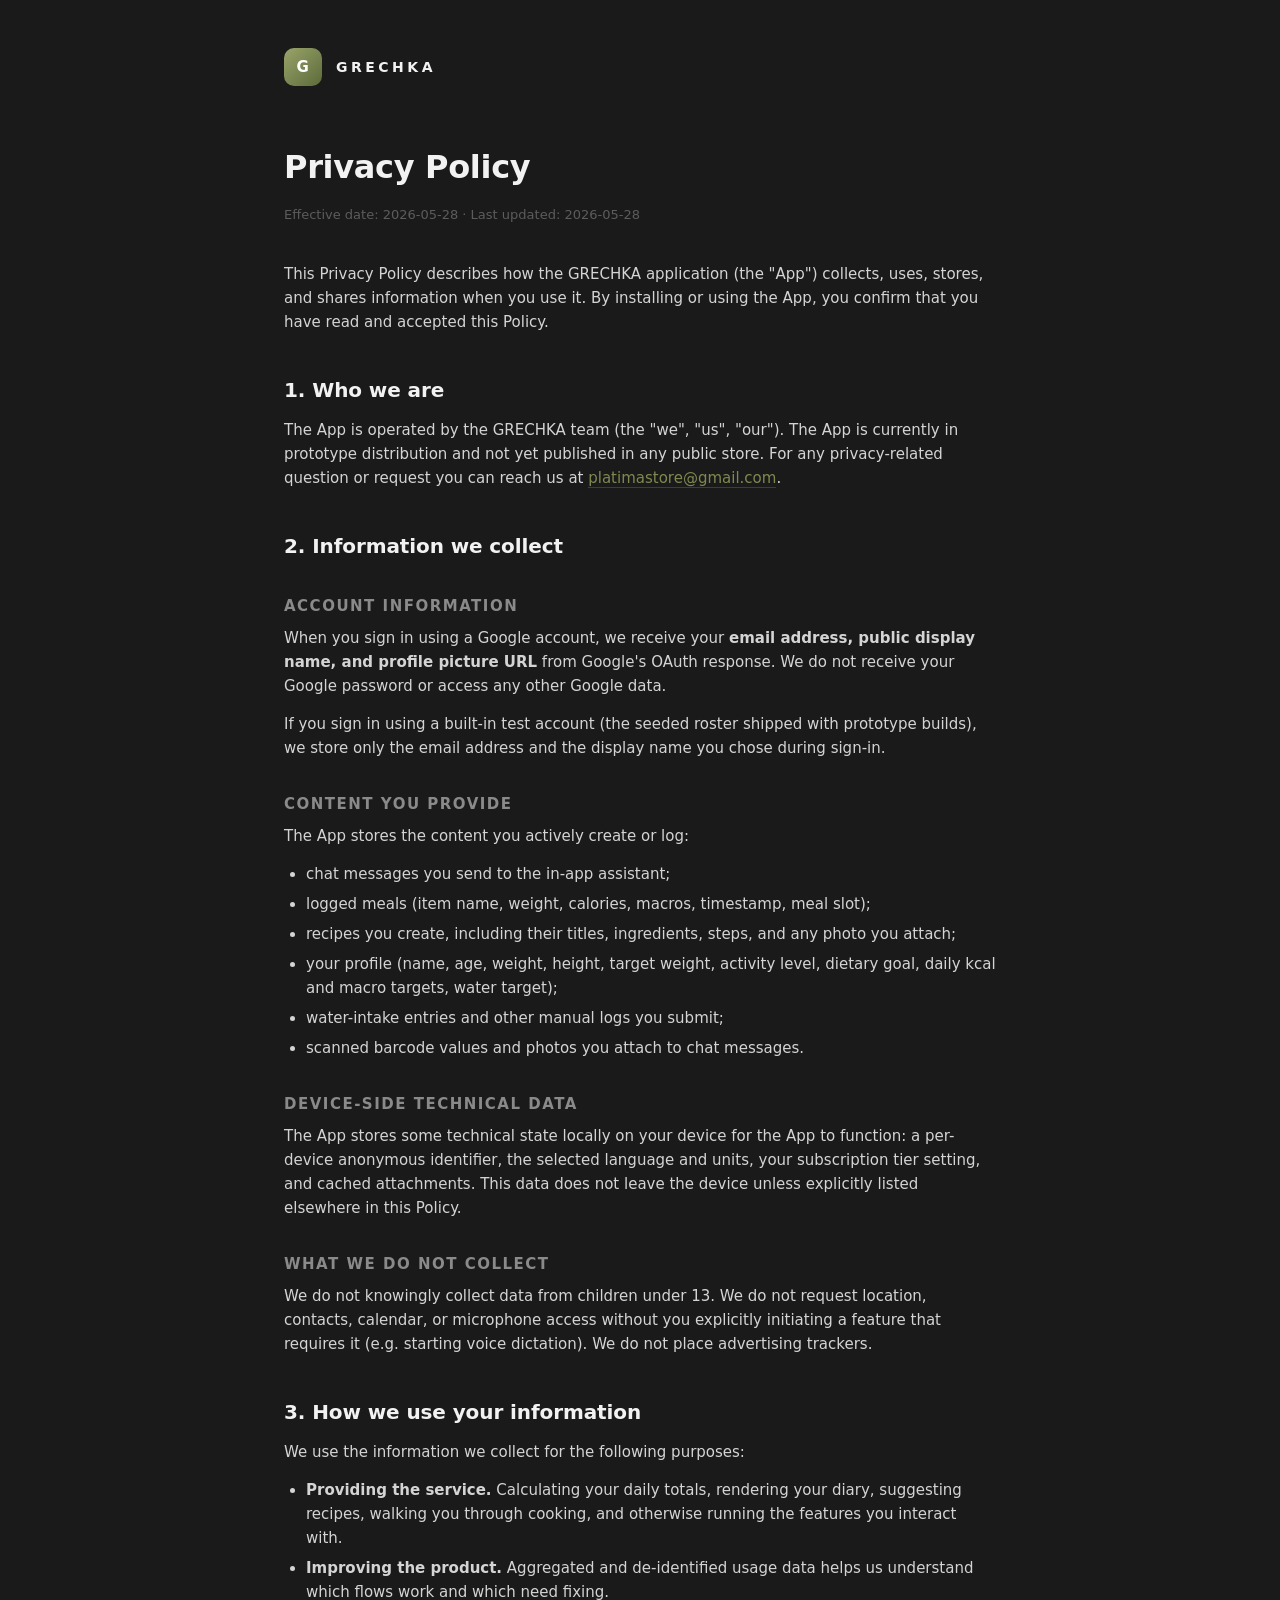
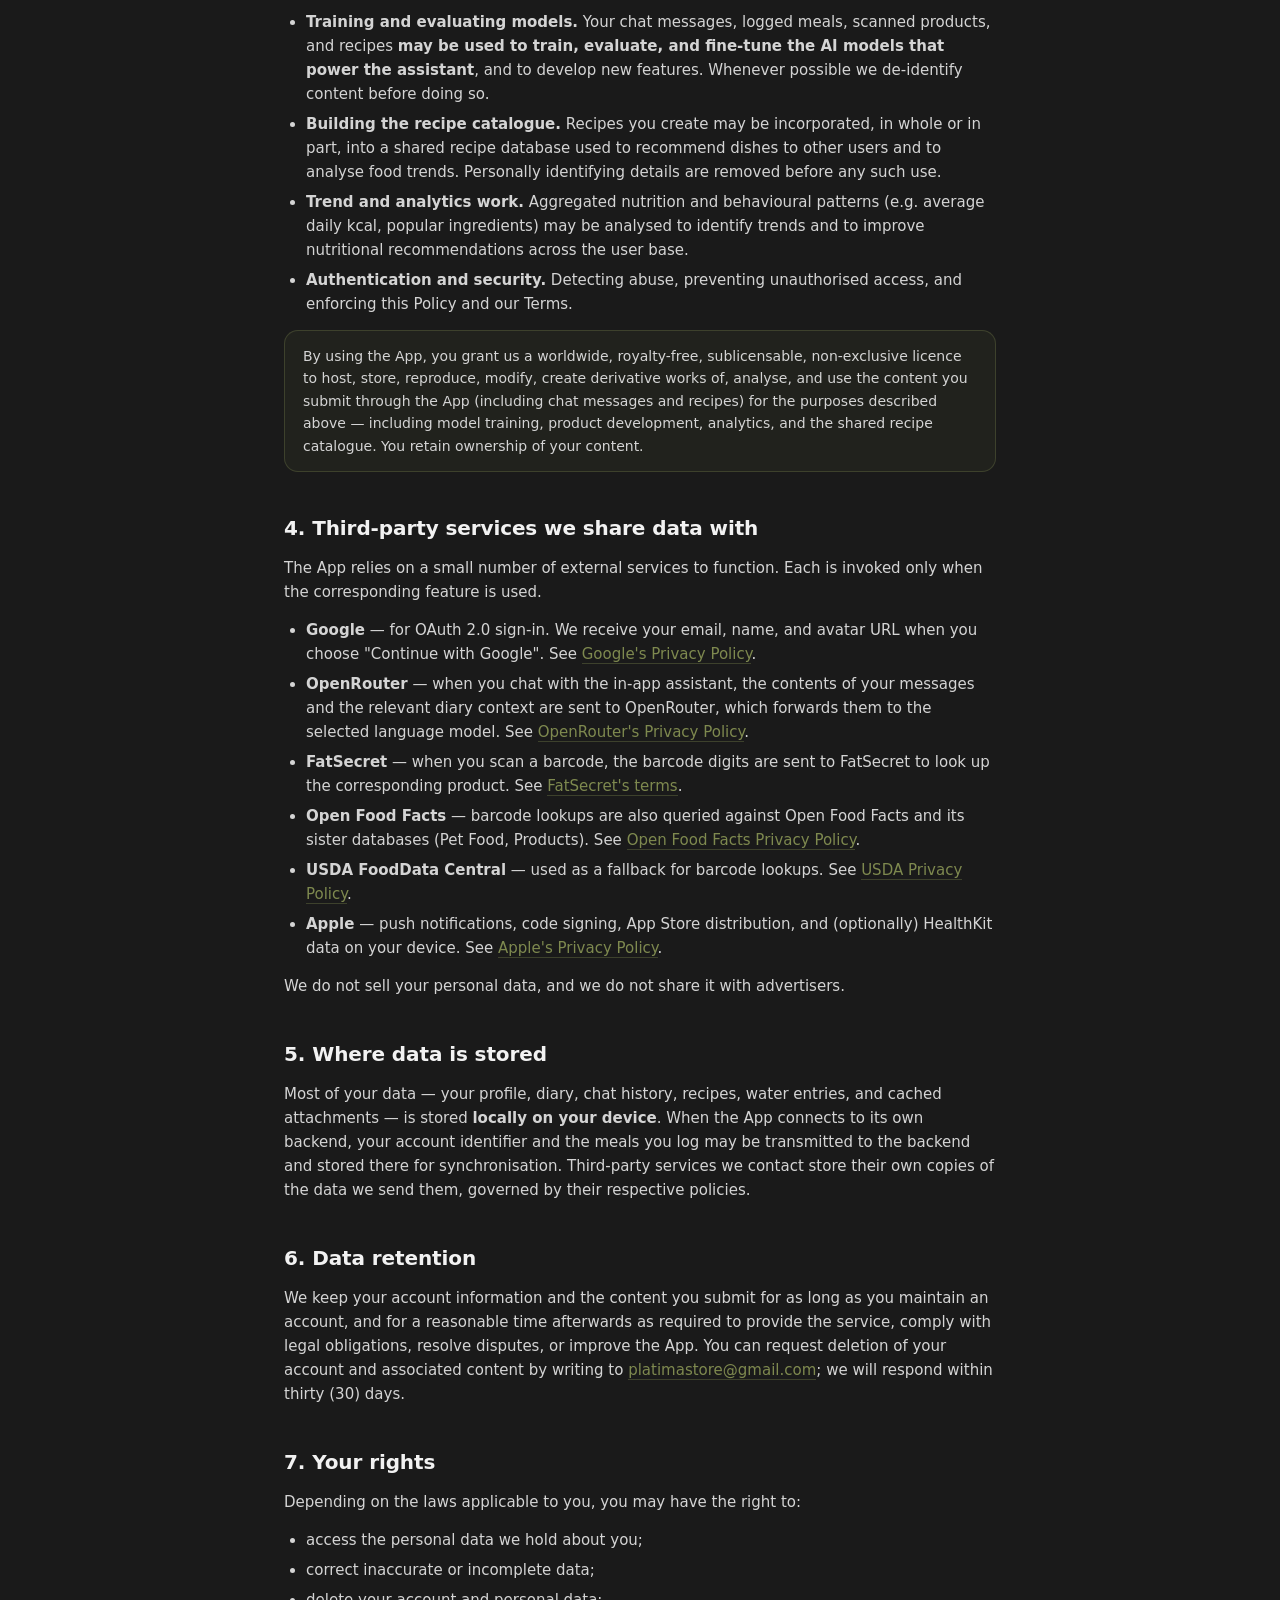
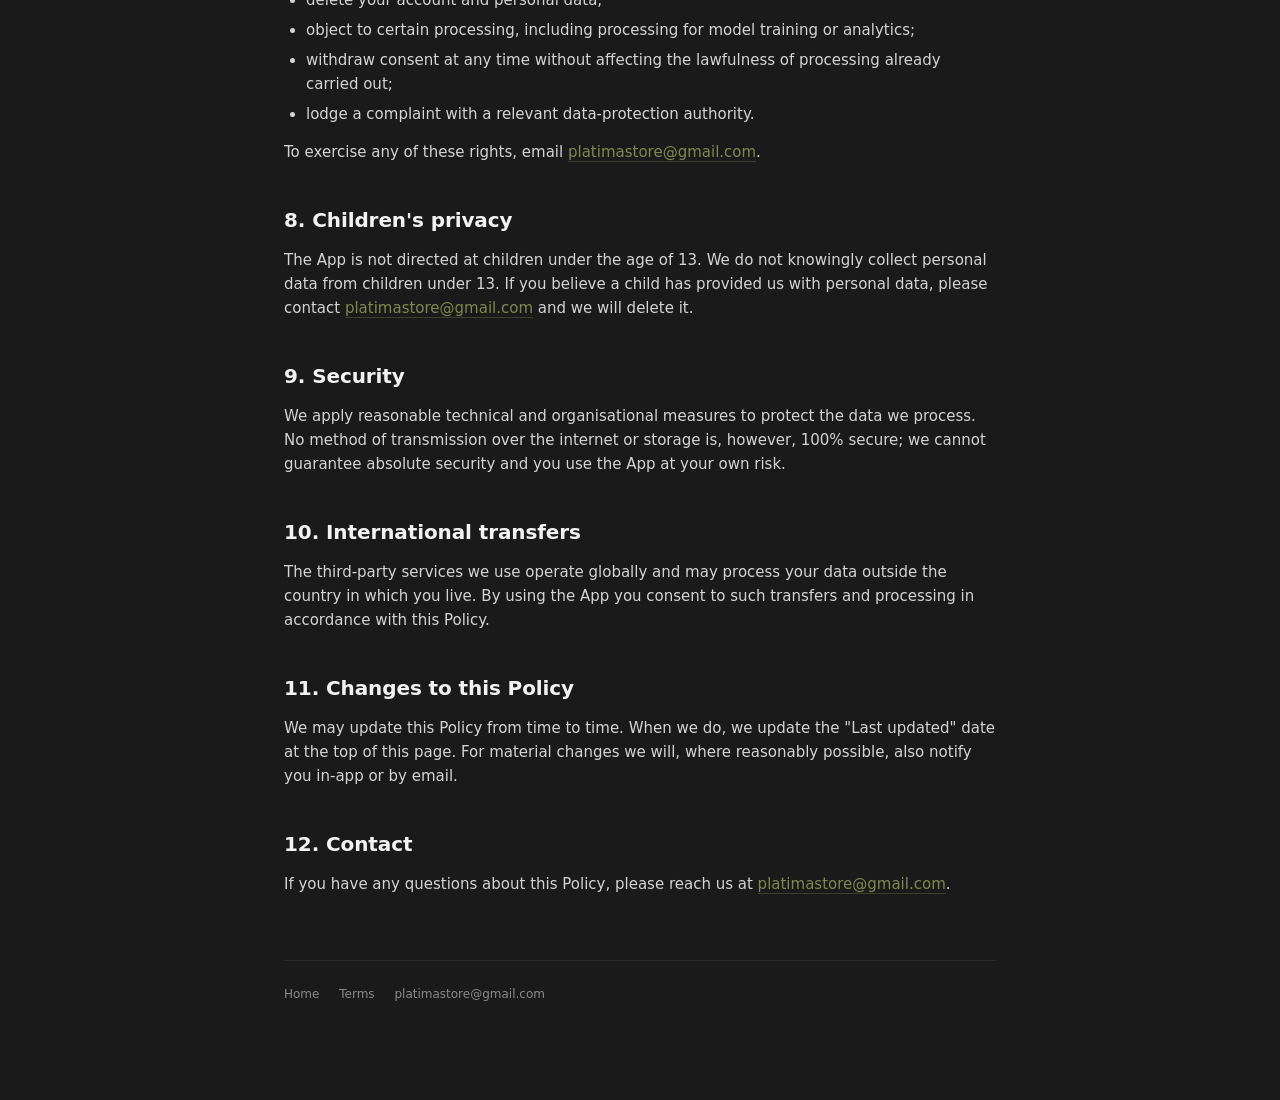
==== docs/privacy.html @ 911386ee "feat: initial public pages (home, privacy, terms)" ====
<!doctype html>
<html lang="en">
<head>
  <meta charset="utf-8" />
  <meta name="viewport" content="width=device-width, initial-scale=1" />
  <title>Privacy Policy · GRECHKA</title>
  <link rel="stylesheet" href="style.css" />
</head>
<body>
  <div class="wrap">
    <header class="brand">
      <a href="index.html" style="display:flex;align-items:center;gap:14px;border:none;">
        <span class="mark">G</span>
        <span class="wordmark">GRECHKA</span>
      </a>
    </header>

    <h1>Privacy Policy</h1>
    <p class="meta">Effective date: 2026-05-28 · Last updated: 2026-05-28</p>

    <p>This Privacy Policy describes how the GRECHKA application (the "App") collects, uses, stores, and shares information when you use it. By installing or using the App, you confirm that you have read and accepted this Policy.</p>

    <h2>1. Who we are</h2>
    <p>The App is operated by the GRECHKA team (the "we", "us", "our"). The App is currently in prototype distribution and not yet published in any public store. For any privacy-related question or request you can reach us at <a href="mailto:platimastore@gmail.com">platimastore@gmail.com</a>.</p>

    <h2>2. Information we collect</h2>

    <h3>Account information</h3>
    <p>When you sign in using a Google account, we receive your <strong>email address, public display name, and profile picture URL</strong> from Google's OAuth response. We do not receive your Google password or access any other Google data.</p>
    <p>If you sign in using a built-in test account (the seeded roster shipped with prototype builds), we store only the email address and the display name you chose during sign-in.</p>

    <h3>Content you provide</h3>
    <p>The App stores the content you actively create or log:</p>
    <ul>
      <li>chat messages you send to the in-app assistant;</li>
      <li>logged meals (item name, weight, calories, macros, timestamp, meal slot);</li>
      <li>recipes you create, including their titles, ingredients, steps, and any photo you attach;</li>
      <li>your profile (name, age, weight, height, target weight, activity level, dietary goal, daily kcal and macro targets, water target);</li>
      <li>water-intake entries and other manual logs you submit;</li>
      <li>scanned barcode values and photos you attach to chat messages.</li>
    </ul>

    <h3>Device-side technical data</h3>
    <p>The App stores some technical state locally on your device for the App to function: a per-device anonymous identifier, the selected language and units, your subscription tier setting, and cached attachments. This data does not leave the device unless explicitly listed elsewhere in this Policy.</p>

    <h3>What we do not collect</h3>
    <p>We do not knowingly collect data from children under 13. We do not request location, contacts, calendar, or microphone access without you explicitly initiating a feature that requires it (e.g. starting voice dictation). We do not place advertising trackers.</p>

    <h2>3. How we use your information</h2>
    <p>We use the information we collect for the following purposes:</p>
    <ul>
      <li><strong>Providing the service.</strong> Calculating your daily totals, rendering your diary, suggesting recipes, walking you through cooking, and otherwise running the features you interact with.</li>
      <li><strong>Improving the product.</strong> Aggregated and de-identified usage data helps us understand which flows work and which need fixing.</li>
      <li><strong>Training and evaluating models.</strong> Your chat messages, logged meals, scanned products, and recipes <strong>may be used to train, evaluate, and fine-tune the AI models that power the assistant</strong>, and to develop new features. Whenever possible we de-identify content before doing so.</li>
      <li><strong>Building the recipe catalogue.</strong> Recipes you create may be incorporated, in whole or in part, into a shared recipe database used to recommend dishes to other users and to analyse food trends. Personally identifying details are removed before any such use.</li>
      <li><strong>Trend and analytics work.</strong> Aggregated nutrition and behavioural patterns (e.g. average daily kcal, popular ingredients) may be analysed to identify trends and to improve nutritional recommendations across the user base.</li>
      <li><strong>Authentication and security.</strong> Detecting abuse, preventing unauthorised access, and enforcing this Policy and our Terms.</li>
    </ul>

    <div class="callout">By using the App, you grant us a worldwide, royalty-free, sublicensable, non-exclusive licence to host, store, reproduce, modify, create derivative works of, analyse, and use the content you submit through the App (including chat messages and recipes) for the purposes described above — including model training, product development, analytics, and the shared recipe catalogue. You retain ownership of your content.</div>

    <h2>4. Third-party services we share data with</h2>
    <p>The App relies on a small number of external services to function. Each is invoked only when the corresponding feature is used.</p>
    <ul>
      <li><strong>Google</strong> — for OAuth 2.0 sign-in. We receive your email, name, and avatar URL when you choose "Continue with Google". See <a href="https://policies.google.com/privacy">Google's Privacy Policy</a>.</li>
      <li><strong>OpenRouter</strong> — when you chat with the in-app assistant, the contents of your messages and the relevant diary context are sent to OpenRouter, which forwards them to the selected language model. See <a href="https://openrouter.ai/privacy">OpenRouter's Privacy Policy</a>.</li>
      <li><strong>FatSecret</strong> — when you scan a barcode, the barcode digits are sent to FatSecret to look up the corresponding product. See <a href="https://platform.fatsecret.com/api/Default.aspx?screen=apivc">FatSecret's terms</a>.</li>
      <li><strong>Open Food Facts</strong> — barcode lookups are also queried against Open Food Facts and its sister databases (Pet Food, Products). See <a href="https://world.openfoodfacts.org/privacy">Open Food Facts Privacy Policy</a>.</li>
      <li><strong>USDA FoodData Central</strong> — used as a fallback for barcode lookups. See <a href="https://www.usda.gov/privacy-policy">USDA Privacy Policy</a>.</li>
      <li><strong>Apple</strong> — push notifications, code signing, App Store distribution, and (optionally) HealthKit data on your device. See <a href="https://www.apple.com/legal/privacy/">Apple's Privacy Policy</a>.</li>
    </ul>
    <p>We do not sell your personal data, and we do not share it with advertisers.</p>

    <h2>5. Where data is stored</h2>
    <p>Most of your data — your profile, diary, chat history, recipes, water entries, and cached attachments — is stored <strong>locally on your device</strong>. When the App connects to its own backend, your account identifier and the meals you log may be transmitted to the backend and stored there for synchronisation. Third-party services we contact store their own copies of the data we send them, governed by their respective policies.</p>

    <h2>6. Data retention</h2>
    <p>We keep your account information and the content you submit for as long as you maintain an account, and for a reasonable time afterwards as required to provide the service, comply with legal obligations, resolve disputes, or improve the App. You can request deletion of your account and associated content by writing to <a href="mailto:platimastore@gmail.com">platimastore@gmail.com</a>; we will respond within thirty (30) days.</p>

    <h2>7. Your rights</h2>
    <p>Depending on the laws applicable to you, you may have the right to:</p>
    <ul>
      <li>access the personal data we hold about you;</li>
      <li>correct inaccurate or incomplete data;</li>
      <li>delete your account and personal data;</li>
      <li>object to certain processing, including processing for model training or analytics;</li>
      <li>withdraw consent at any time without affecting the lawfulness of processing already carried out;</li>
      <li>lodge a complaint with a relevant data-protection authority.</li>
    </ul>
    <p>To exercise any of these rights, email <a href="mailto:platimastore@gmail.com">platimastore@gmail.com</a>.</p>

    <h2>8. Children's privacy</h2>
    <p>The App is not directed at children under the age of 13. We do not knowingly collect personal data from children under 13. If you believe a child has provided us with personal data, please contact <a href="mailto:platimastore@gmail.com">platimastore@gmail.com</a> and we will delete it.</p>

    <h2>9. Security</h2>
    <p>We apply reasonable technical and organisational measures to protect the data we process. No method of transmission over the internet or storage is, however, 100% secure; we cannot guarantee absolute security and you use the App at your own risk.</p>

    <h2>10. International transfers</h2>
    <p>The third-party services we use operate globally and may process your data outside the country in which you live. By using the App you consent to such transfers and processing in accordance with this Policy.</p>

    <h2>11. Changes to this Policy</h2>
    <p>We may update this Policy from time to time. When we do, we update the "Last updated" date at the top of this page. For material changes we will, where reasonably possible, also notify you in-app or by email.</p>

    <h2>12. Contact</h2>
    <p>If you have any questions about this Policy, please reach us at <a href="mailto:platimastore@gmail.com">platimastore@gmail.com</a>.</p>

    <footer>
      <a href="index.html">Home</a>
      <a href="terms.html">Terms</a>
      <a href="mailto:platimastore@gmail.com">platimastore@gmail.com</a>
    </footer>
  </div>
</body>
</html>
---- docs/style.css ----
:root {
  --bg: #1A1A1A;
  --surface: #232323;
  --surface-2: #2A2A2A;
  --text: #F2F2F2;
  --text-2: #D4D4D4;
  --muted: #8A8A8A;
  --faint: #5C5C5C;
  --accent: #7E894F;
  --hairline: rgba(255, 255, 255, 0.07);
  --radius: 14px;
}

* {
  box-sizing: border-box;
}

html, body {
  margin: 0;
  padding: 0;
  background: var(--bg);
  color: var(--text);
  font-family: -apple-system, BlinkMacSystemFont, "Segoe UI", system-ui, sans-serif;
  font-size: 15px;
  line-height: 1.6;
  -webkit-font-smoothing: antialiased;
}

.wrap {
  max-width: 760px;
  margin: 0 auto;
  padding: 48px 24px 96px;
}

header.brand {
  display: flex;
  align-items: center;
  gap: 14px;
  margin-bottom: 56px;
}

header.brand .mark {
  width: 38px;
  height: 38px;
  border-radius: 10px;
  background: linear-gradient(135deg, #9aa46a, #5c6b3a);
  display: inline-flex;
  align-items: center;
  justify-content: center;
  font-weight: 700;
  color: #fff;
  letter-spacing: 0.05em;
}

header.brand .wordmark {
  font-size: 14px;
  font-weight: 700;
  letter-spacing: 0.25em;
  color: var(--text);
}

h1 {
  font-size: 32px;
  font-weight: 700;
  margin: 0 0 12px;
  letter-spacing: -0.01em;
}

h1 .tagline {
  display: block;
  font-size: 16px;
  font-weight: 400;
  color: var(--muted);
  margin-top: 10px;
}

h2 {
  font-size: 20px;
  font-weight: 600;
  margin: 40px 0 12px;
  letter-spacing: -0.005em;
}

h3 {
  font-size: 15px;
  font-weight: 600;
  text-transform: uppercase;
  letter-spacing: 0.1em;
  color: var(--muted);
  margin: 32px 0 8px;
}

p {
  color: var(--text-2);
  margin: 0 0 14px;
}

a {
  color: var(--accent);
  text-decoration: none;
  border-bottom: 1px solid rgba(126, 137, 79, 0.35);
}

a:hover {
  border-bottom-color: var(--accent);
}

ul, ol {
  color: var(--text-2);
  padding-left: 22px;
  margin: 0 0 14px;
}

li {
  margin-bottom: 6px;
}

.meta {
  color: var(--faint);
  font-size: 13px;
  margin-bottom: 36px;
}

.card {
  background: var(--surface);
  border-radius: var(--radius);
  padding: 22px 24px;
  margin: 18px 0;
  border: 1px solid var(--hairline);
}

.callout {
  background: rgba(126, 137, 79, 0.08);
  border: 1px solid rgba(126, 137, 79, 0.3);
  border-radius: var(--radius);
  padding: 14px 18px;
  font-size: 14px;
  color: var(--text-2);
}

.cta-row {
  display: flex;
  gap: 12px;
  flex-wrap: wrap;
  margin: 28px 0 8px;
}

.cta {
  display: inline-flex;
  align-items: center;
  padding: 10px 18px;
  border-radius: 999px;
  border: 1px solid var(--hairline);
  background: var(--surface);
  color: var(--text);
  font-size: 13.5px;
  font-weight: 500;
}

.cta.primary {
  background: var(--accent);
  border-color: var(--accent);
  color: #fff;
}

footer {
  margin-top: 64px;
  padding-top: 24px;
  border-top: 1px solid var(--hairline);
  font-size: 12px;
  color: var(--faint);
}

footer a {
  color: var(--muted);
  border-bottom: none;
  margin-right: 16px;
}

code {
  background: var(--surface-2);
  padding: 1px 6px;
  border-radius: 4px;
  font-size: 13px;
  font-family: ui-monospace, Menlo, monospace;
}
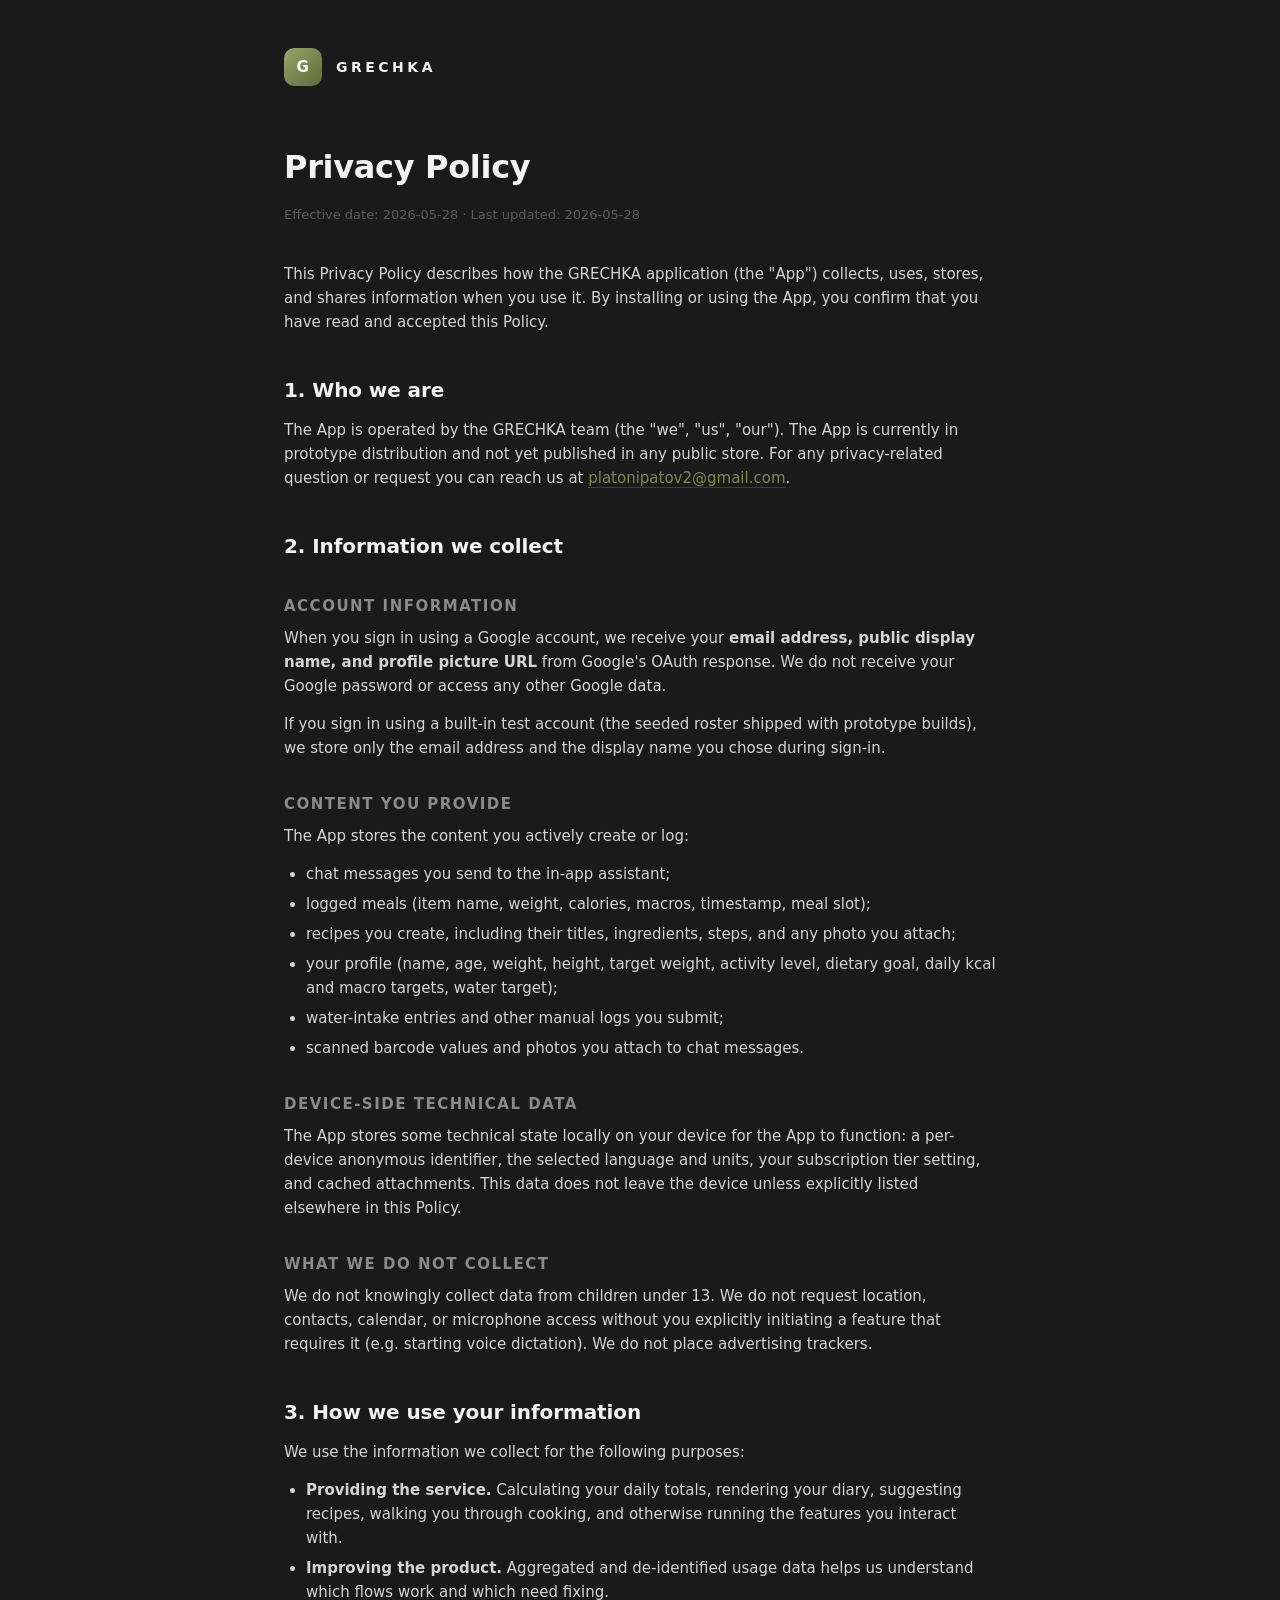
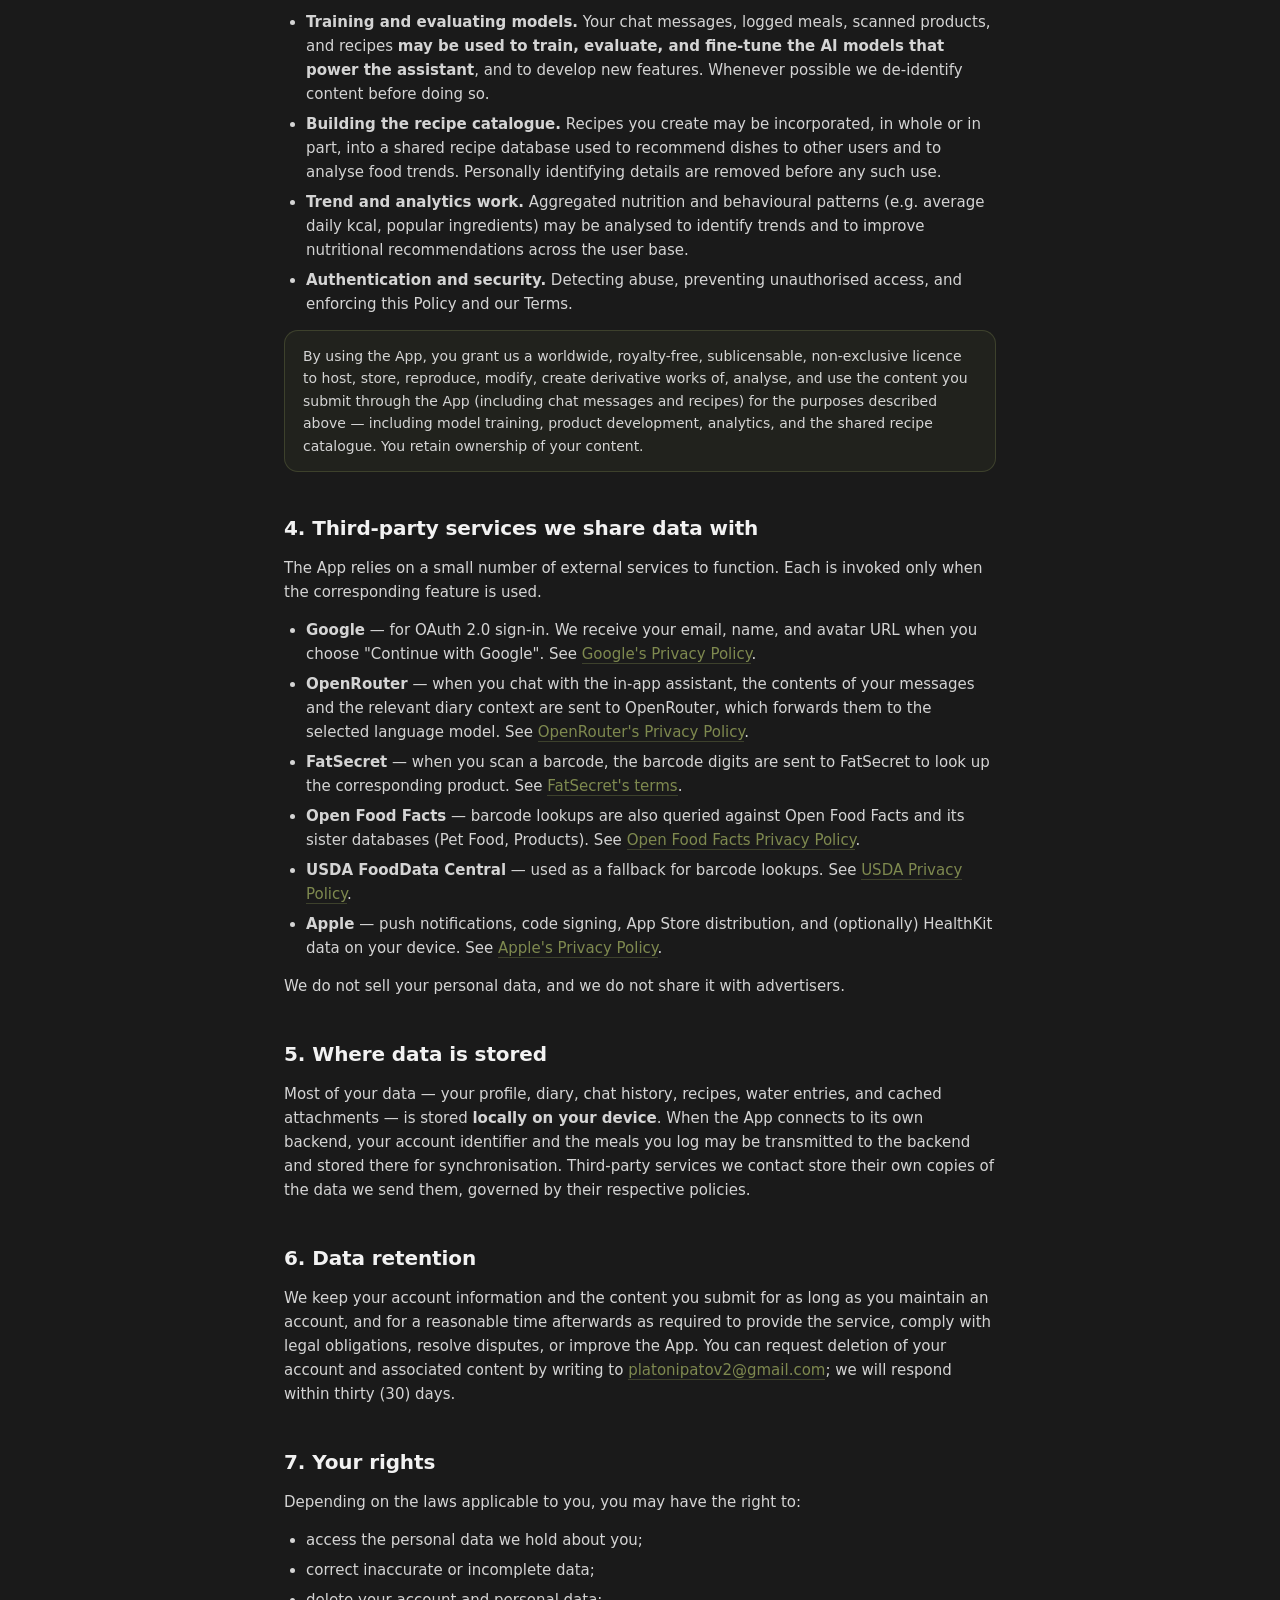
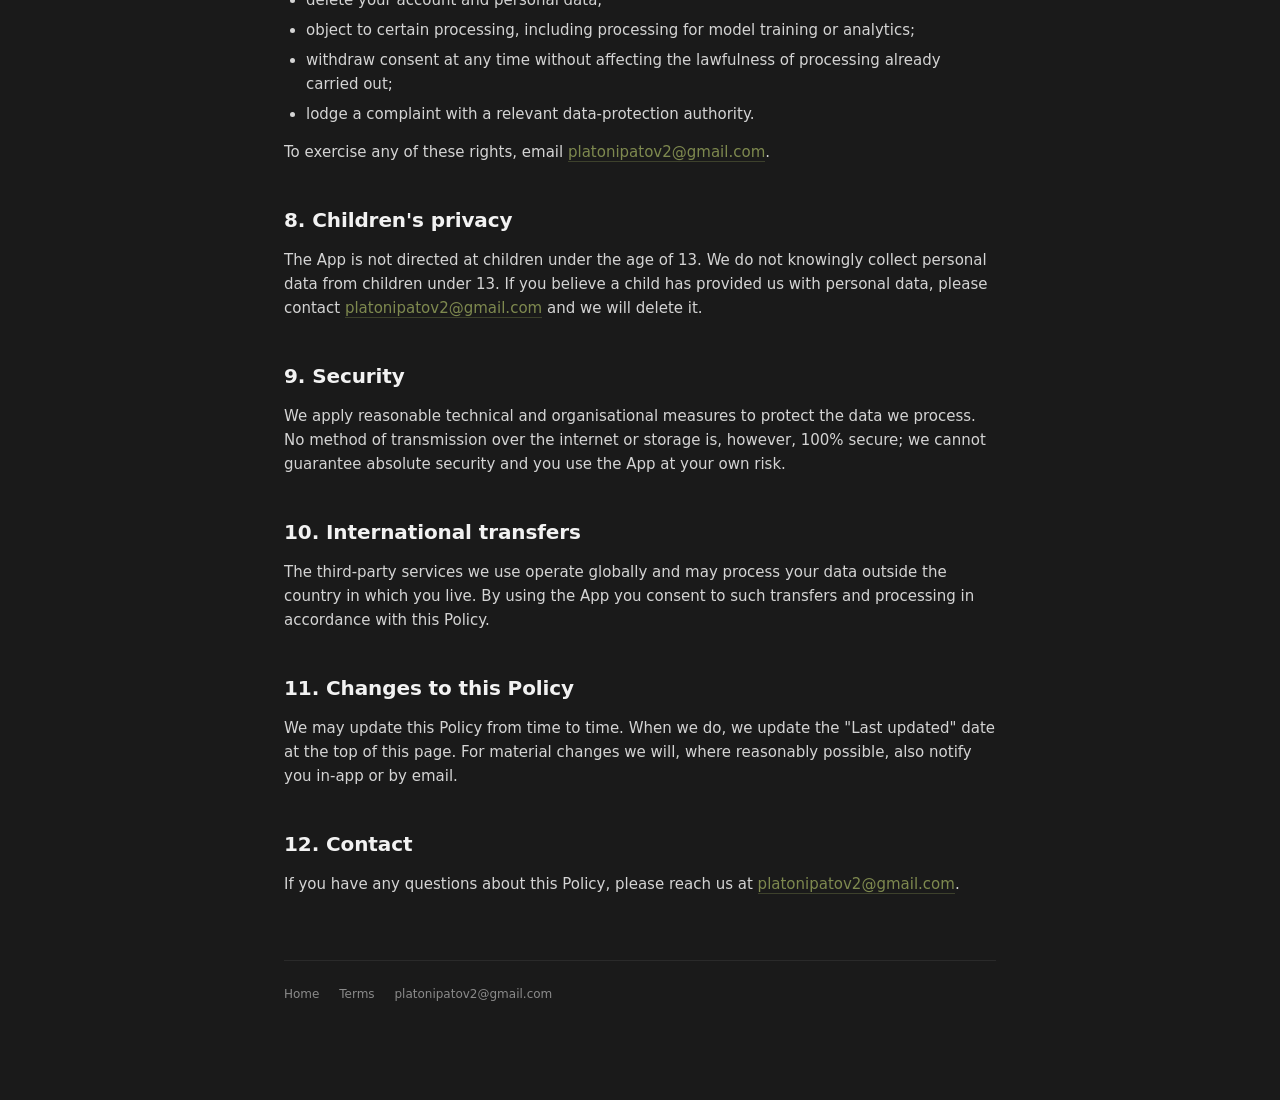
==== commit b617beb5: "chore: switch contact email to platonipatov2@gmail.com" ====
--- a/docs/privacy.html
+++ b/docs/privacy.html
@@ -21,7 +21,7 @@
     <p>This Privacy Policy describes how the GRECHKA application (the "App") collects, uses, stores, and shares information when you use it. By installing or using the App, you confirm that you have read and accepted this Policy.</p>
 
     <h2>1. Who we are</h2>
-    <p>The App is operated by the GRECHKA team (the "we", "us", "our"). The App is currently in prototype distribution and not yet published in any public store. For any privacy-related question or request you can reach us at <a href="mailto:platimastore@gmail.com">platimastore@gmail.com</a>.</p>
+    <p>The App is operated by the GRECHKA team (the "we", "us", "our"). The App is currently in prototype distribution and not yet published in any public store. For any privacy-related question or request you can reach us at <a href="mailto:platonipatov2@gmail.com">platonipatov2@gmail.com</a>.</p>
 
     <h2>2. Information we collect</h2>
 
@@ -75,7 +75,7 @@
     <p>Most of your data — your profile, diary, chat history, recipes, water entries, and cached attachments — is stored <strong>locally on your device</strong>. When the App connects to its own backend, your account identifier and the meals you log may be transmitted to the backend and stored there for synchronisation. Third-party services we contact store their own copies of the data we send them, governed by their respective policies.</p>
 
     <h2>6. Data retention</h2>
-    <p>We keep your account information and the content you submit for as long as you maintain an account, and for a reasonable time afterwards as required to provide the service, comply with legal obligations, resolve disputes, or improve the App. You can request deletion of your account and associated content by writing to <a href="mailto:platimastore@gmail.com">platimastore@gmail.com</a>; we will respond within thirty (30) days.</p>
+    <p>We keep your account information and the content you submit for as long as you maintain an account, and for a reasonable time afterwards as required to provide the service, comply with legal obligations, resolve disputes, or improve the App. You can request deletion of your account and associated content by writing to <a href="mailto:platonipatov2@gmail.com">platonipatov2@gmail.com</a>; we will respond within thirty (30) days.</p>
 
     <h2>7. Your rights</h2>
     <p>Depending on the laws applicable to you, you may have the right to:</p>
@@ -87,10 +87,10 @@
       <li>withdraw consent at any time without affecting the lawfulness of processing already carried out;</li>
       <li>lodge a complaint with a relevant data-protection authority.</li>
     </ul>
-    <p>To exercise any of these rights, email <a href="mailto:platimastore@gmail.com">platimastore@gmail.com</a>.</p>
+    <p>To exercise any of these rights, email <a href="mailto:platonipatov2@gmail.com">platonipatov2@gmail.com</a>.</p>
 
     <h2>8. Children's privacy</h2>
-    <p>The App is not directed at children under the age of 13. We do not knowingly collect personal data from children under 13. If you believe a child has provided us with personal data, please contact <a href="mailto:platimastore@gmail.com">platimastore@gmail.com</a> and we will delete it.</p>
+    <p>The App is not directed at children under the age of 13. We do not knowingly collect personal data from children under 13. If you believe a child has provided us with personal data, please contact <a href="mailto:platonipatov2@gmail.com">platonipatov2@gmail.com</a> and we will delete it.</p>
 
     <h2>9. Security</h2>
     <p>We apply reasonable technical and organisational measures to protect the data we process. No method of transmission over the internet or storage is, however, 100% secure; we cannot guarantee absolute security and you use the App at your own risk.</p>
@@ -102,12 +102,12 @@
     <p>We may update this Policy from time to time. When we do, we update the "Last updated" date at the top of this page. For material changes we will, where reasonably possible, also notify you in-app or by email.</p>
 
     <h2>12. Contact</h2>
-    <p>If you have any questions about this Policy, please reach us at <a href="mailto:platimastore@gmail.com">platimastore@gmail.com</a>.</p>
+    <p>If you have any questions about this Policy, please reach us at <a href="mailto:platonipatov2@gmail.com">platonipatov2@gmail.com</a>.</p>
 
     <footer>
       <a href="index.html">Home</a>
       <a href="terms.html">Terms</a>
-      <a href="mailto:platimastore@gmail.com">platimastore@gmail.com</a>
+      <a href="mailto:platonipatov2@gmail.com">platonipatov2@gmail.com</a>
     </footer>
   </div>
 </body>
